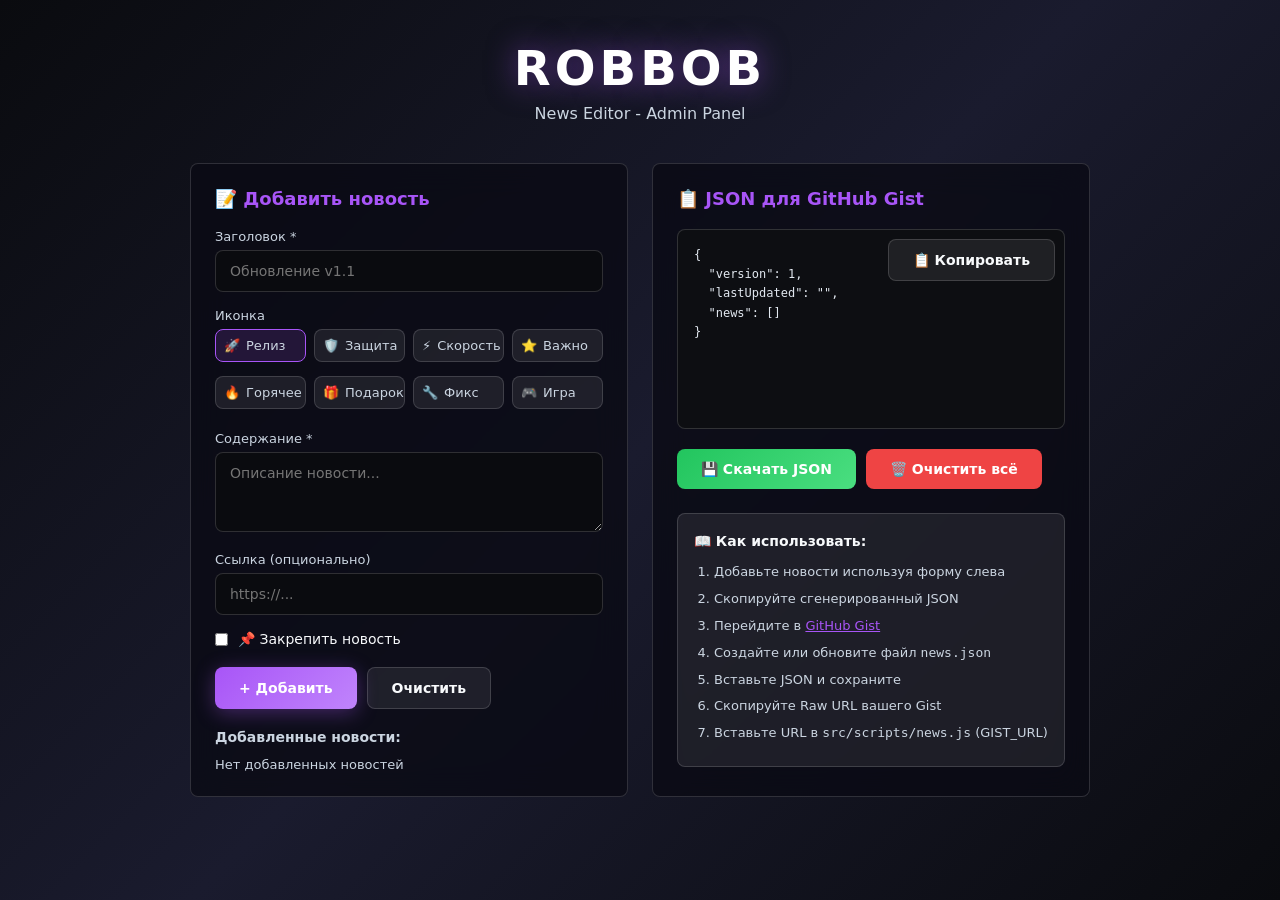
==== admin/index.html @ 4bb6ec1b "Add files via upload" ====
<!DOCTYPE html>
<html lang="ru">
<head>
  <meta charset="UTF-8">
  <meta name="viewport" content="width=device-width, initial-scale=1.0">
  <title>RobBob News Editor</title>
  <style>
    :root {
      --bg-1: #0a0b0f;
      --bg-2: #12131a;
      --panel: rgba(10,10,20,0.8);
      --glass: rgba(255,255,255,0.08);
      --border: rgba(255,255,255,0.15);
      --accent: #a855f7;
      --accent-2: #c084fc;
      --green: #22c55e;
      --red: #ef4444;
      --muted: #cbd5e1;
      --text: #f8fafc;
      --radius: 8px;
    }

    * {
      box-sizing: border-box;
      margin: 0;
      padding: 0;
    }

    body {
      font-family: 'Inter', 'Segoe UI', system-ui, -apple-system, sans-serif;
      background: linear-gradient(135deg, #0a0b0f 0%, #1a1b2e 50%, #0a0b0f 100%);
      min-height: 100vh;
      color: var(--text);
      padding: 40px 20px;
    }

    .container {
      max-width: 900px;
      margin: 0 auto;
    }

    .header {
      text-align: center;
      margin-bottom: 40px;
    }

    .logo {
      font-size: 48px;
      font-weight: 900;
      letter-spacing: 4px;
      color: #ffffff;
      text-shadow: 0 0 30px rgba(168,85,247,0.5);
      margin-bottom: 8px;
    }

    .subtitle {
      color: var(--muted);
      font-size: 16px;
    }

    .layout {
      display: grid;
      grid-template-columns: 1fr 1fr;
      gap: 24px;
    }

    @media (max-width: 768px) {
      .layout {
        grid-template-columns: 1fr;
      }
    }

    .panel {
      background: var(--panel);
      border: 1px solid var(--border);
      border-radius: var(--radius);
      padding: 24px;
      backdrop-filter: blur(16px);
    }

    .panel h2 {
      color: var(--accent);
      font-size: 18px;
      margin-bottom: 20px;
      display: flex;
      align-items: center;
      gap: 8px;
    }

    .form-group {
      margin-bottom: 16px;
    }

    label {
      display: block;
      font-size: 13px;
      color: var(--muted);
      margin-bottom: 6px;
    }

    input, textarea, select {
      width: 100%;
      padding: 12px 14px;
      background: var(--bg-1);
      border: 1px solid var(--border);
      border-radius: var(--radius);
      color: var(--text);
      font-family: inherit;
      font-size: 14px;
      transition: border-color 0.2s;
    }

    input:focus, textarea:focus, select:focus {
      outline: none;
      border-color: var(--accent);
    }

    textarea {
      resize: vertical;
      min-height: 80px;
    }

    .checkbox-group {
      display: flex;
      align-items: center;
      gap: 10px;
    }

    .checkbox-group input {
      width: auto;
    }

    .checkbox-group label {
      margin-bottom: 0;
      color: var(--text);
      font-size: 14px;
    }

    .btn {
      padding: 12px 24px;
      border: none;
      border-radius: var(--radius);
      font-family: inherit;
      font-size: 14px;
      font-weight: 600;
      cursor: pointer;
      transition: all 0.2s;
      display: inline-flex;
      align-items: center;
      justify-content: center;
      gap: 8px;
    }

    .btn-primary {
      background: linear-gradient(135deg, var(--accent), var(--accent-2));
      color: #fff;
      box-shadow: 0 4px 20px rgba(168,85,247,0.35);
    }

    .btn-primary:hover {
      filter: brightness(1.1);
      transform: translateY(-2px);
    }

    .btn-success {
      background: linear-gradient(135deg, var(--green), #4ade80);
      color: #fff;
    }

    .btn-success:hover {
      filter: brightness(1.1);
    }

    .btn-danger {
      background: var(--red);
      color: #fff;
    }

    .btn-ghost {
      background: var(--glass);
      color: var(--text);
      border: 1px solid var(--border);
    }

    .btn-ghost:hover {
      background: rgba(255,255,255,0.12);
    }

    .btn-group {
      display: flex;
      gap: 10px;
      margin-top: 20px;
    }

    .output-area {
      position: relative;
    }

    #jsonOutput {
      background: #0d0e12;
      border: 1px solid var(--border);
      border-radius: var(--radius);
      padding: 16px;
      font-family: 'Fira Code', 'Consolas', monospace;
      font-size: 12px;
      line-height: 1.6;
      color: #e2e8f0;
      white-space: pre-wrap;
      word-break: break-word;
      max-height: 400px;
      overflow-y: auto;
      min-height: 200px;
    }

    .copy-btn {
      position: absolute;
      top: 10px;
      right: 10px;
    }

    .news-list {
      margin-top: 20px;
    }

    .news-item {
      background: var(--glass);
      border: 1px solid var(--border);
      border-radius: var(--radius);
      padding: 14px;
      margin-bottom: 10px;
      display: flex;
      align-items: center;
      gap: 12px;
    }

    .news-item.pinned {
      border-color: var(--accent);
    }

    .news-item-icon {
      font-size: 24px;
    }

    .news-item-content {
      flex: 1;
      min-width: 0;
    }

    .news-item-title {
      font-weight: 600;
      font-size: 14px;
      margin-bottom: 4px;
      white-space: nowrap;
      overflow: hidden;
      text-overflow: ellipsis;
    }

    .news-item-date {
      font-size: 11px;
      color: var(--muted);
    }

    .news-item-actions {
      display: flex;
      gap: 6px;
    }

    .news-item-actions button {
      padding: 6px 10px;
      font-size: 12px;
    }

    .toast {
      position: fixed;
      bottom: 20px;
      right: 20px;
      padding: 14px 20px;
      background: var(--panel);
      border: 1px solid var(--green);
      border-radius: var(--radius);
      color: var(--text);
      font-size: 14px;
      animation: slideUp 0.3s ease;
      z-index: 1000;
    }

    @keyframes slideUp {
      from {
        transform: translateY(20px);
        opacity: 0;
      }
      to {
        transform: translateY(0);
        opacity: 1;
      }
    }

    .instructions {
      background: var(--glass);
      border: 1px solid var(--border);
      border-radius: var(--radius);
      padding: 16px;
      margin-top: 24px;
      font-size: 13px;
      color: var(--muted);
      line-height: 1.6;
    }

    .instructions h3 {
      color: var(--text);
      font-size: 14px;
      margin-bottom: 10px;
    }

    .instructions ol {
      margin-left: 20px;
    }

    .instructions li {
      margin-bottom: 6px;
    }

    .instructions a {
      color: var(--accent);
    }

    .emoji-select {
      display: grid;
      grid-template-columns: repeat(auto-fill, minmax(80px, 1fr));
      gap: 8px;
    }

    .emoji-option {
      display: flex;
      align-items: center;
      gap: 6px;
      padding: 8px;
      background: var(--glass);
      border: 1px solid var(--border);
      border-radius: var(--radius);
      cursor: pointer;
      font-size: 13px;
      transition: all 0.2s;
    }

    .emoji-option:hover {
      border-color: var(--accent);
    }

    .emoji-option.selected {
      border-color: var(--accent);
      background: rgba(168,85,247,0.15);
    }

    .emoji-option input {
      display: none;
    }
  </style>
</head>
<body>
  <div class="container">
    <header class="header">
      <div class="logo">ROBBOB</div>
      <div class="subtitle">News Editor - Admin Panel</div>
    </header>

    <div class="layout">
      <!-- Editor Panel -->
      <div class="panel">
        <h2>📝 Добавить новость</h2>
        
        <form id="newsForm">
          <div class="form-group">
            <label for="title">Заголовок *</label>
            <input type="text" id="title" placeholder="Обновление v1.1" required>
          </div>

          <div class="form-group">
            <label>Иконка</label>
            <div class="emoji-select" id="emojiSelect">
              <label class="emoji-option selected">
                <input type="radio" name="emoji" value="rocket" checked>
                <span>🚀</span> Релиз
              </label>
              <label class="emoji-option">
                <input type="radio" name="emoji" value="shield">
                <span>🛡️</span> Защита
              </label>
              <label class="emoji-option">
                <input type="radio" name="emoji" value="zap">
                <span>⚡</span> Скорость
              </label>
              <label class="emoji-option">
                <input type="radio" name="emoji" value="star">
                <span>⭐</span> Важно
              </label>
              <label class="emoji-option">
                <input type="radio" name="emoji" value="fire">
                <span>🔥</span> Горячее
              </label>
              <label class="emoji-option">
                <input type="radio" name="emoji" value="gift">
                <span>🎁</span> Подарок
              </label>
              <label class="emoji-option">
                <input type="radio" name="emoji" value="fix">
                <span>🔧</span> Фикс
              </label>
              <label class="emoji-option">
                <input type="radio" name="emoji" value="game">
                <span>🎮</span> Игра
              </label>
            </div>
          </div>

          <div class="form-group">
            <label for="content">Содержание *</label>
            <textarea id="content" placeholder="Описание новости..." required></textarea>
          </div>

          <div class="form-group">
            <label for="link">Ссылка (опционально)</label>
            <input type="url" id="link" placeholder="https://...">
          </div>

          <div class="form-group">
            <div class="checkbox-group">
              <input type="checkbox" id="pinned">
              <label for="pinned">📌 Закрепить новость</label>
            </div>
          </div>

          <div class="btn-group">
            <button type="submit" class="btn btn-primary">+ Добавить</button>
            <button type="button" class="btn btn-ghost" id="clearForm">Очистить</button>
          </div>
        </form>

        <!-- News List -->
        <div class="news-list" id="newsList">
          <h3 style="margin: 20px 0 12px; font-size: 14px; color: var(--muted);">Добавленные новости:</h3>
          <div id="newsItems">
            <p style="color: var(--muted); font-size: 13px;">Нет добавленных новостей</p>
          </div>
        </div>
      </div>

      <!-- Output Panel -->
      <div class="panel">
        <h2>📋 JSON для GitHub Gist</h2>
        
        <div class="output-area">
          <button class="btn btn-ghost copy-btn" id="copyBtn">📋 Копировать</button>
          <div id="jsonOutput">{
  "version": 1,
  "lastUpdated": "",
  "news": []
}</div>
        </div>

        <div class="btn-group">
          <button class="btn btn-success" id="downloadBtn">💾 Скачать JSON</button>
          <button class="btn btn-danger" id="clearAll">🗑️ Очистить всё</button>
        </div>

        <div class="instructions">
          <h3>📖 Как использовать:</h3>
          <ol>
            <li>Добавьте новости используя форму слева</li>
            <li>Скопируйте сгенерированный JSON</li>
            <li>Перейдите в <a href="https://gist.github.com" target="_blank">GitHub Gist</a></li>
            <li>Создайте или обновите файл <code>news.json</code></li>
            <li>Вставьте JSON и сохраните</li>
            <li>Скопируйте Raw URL вашего Gist</li>
            <li>Вставьте URL в <code>src/scripts/news.js</code> (GIST_URL)</li>
          </ol>
        </div>
      </div>
    </div>
  </div>

  <script>
    // News data storage
    let newsData = {
      version: 1,
      lastUpdated: new Date().toISOString(),
      news: []
    };

    // DOM Elements
    const form = document.getElementById('newsForm');
    const jsonOutput = document.getElementById('jsonOutput');
    const newsItems = document.getElementById('newsItems');
    const copyBtn = document.getElementById('copyBtn');
    const downloadBtn = document.getElementById('downloadBtn');
    const clearAll = document.getElementById('clearAll');
    const clearForm = document.getElementById('clearForm');
    const emojiOptions = document.querySelectorAll('.emoji-option');

    // Emoji map
    const emojiMap = {
      'rocket': '🚀',
      'shield': '🛡️',
      'zap': '⚡',
      'star': '⭐',
      'fire': '🔥',
      'gift': '🎁',
      'fix': '🔧',
      'game': '🎮'
    };

    // Load from localStorage
    function loadData() {
      const saved = localStorage.getItem('robbob_news_editor');
      if (saved) {
        try {
          newsData = JSON.parse(saved);
          updateOutput();
          renderNewsList();
        } catch (e) {}
      }
    }

    // Save to localStorage
    function saveData() {
      localStorage.setItem('robbob_news_editor', JSON.stringify(newsData));
    }

    // Update JSON output
    function updateOutput() {
      newsData.lastUpdated = new Date().toISOString();
      jsonOutput.textContent = JSON.stringify(newsData, null, 2);
    }

    // Render news list
    function renderNewsList() {
      if (newsData.news.length === 0) {
        newsItems.innerHTML = '<p style="color: var(--muted); font-size: 13px;">Нет добавленных новостей</p>';
        return;
      }

      newsItems.innerHTML = newsData.news.map((item, index) => `
        <div class="news-item ${item.pinned ? 'pinned' : ''}">
          <span class="news-item-icon">${emojiMap[item.emoji] || '📰'}</span>
          <div class="news-item-content">
            <div class="news-item-title">${escapeHtml(item.title)}</div>
            <div class="news-item-date">${item.date}</div>
          </div>
          <div class="news-item-actions">
            <button class="btn btn-ghost" onclick="editNews(${index})">✏️</button>
            <button class="btn btn-danger" onclick="deleteNews(${index})">🗑️</button>
          </div>
        </div>
      `).join('');
    }

    // Generate unique ID
    function generateId() {
      return 'news-' + Date.now() + '-' + Math.random().toString(36).substr(2, 9);
    }

    // Escape HTML
    function escapeHtml(text) {
      const div = document.createElement('div');
      div.textContent = text;
      return div.innerHTML;
    }

    // Handle emoji selection
    emojiOptions.forEach(option => {
      option.addEventListener('click', () => {
        emojiOptions.forEach(o => o.classList.remove('selected'));
        option.classList.add('selected');
      });
    });

    // Form submit
    form.addEventListener('submit', (e) => {
      e.preventDefault();

      const title = document.getElementById('title').value.trim();
      const content = document.getElementById('content').value.trim();
      const link = document.getElementById('link').value.trim();
      const pinned = document.getElementById('pinned').checked;
      const emoji = document.querySelector('input[name="emoji"]:checked').value;

      if (!title || !content) return;

      const newsItem = {
        id: generateId(),
        title,
        emoji,
        content,
        date: new Date().toISOString().split('T')[0],
        pinned,
        link: link || null
      };

      newsData.news.unshift(newsItem);
      saveData();
      updateOutput();
      renderNewsList();
      
      // Reset form
      form.reset();
      emojiOptions.forEach(o => o.classList.remove('selected'));
      emojiOptions[0].classList.add('selected');
      
      showToast('Новость добавлена!');
    });

    // Delete news
    window.deleteNews = function(index) {
      if (confirm('Удалить эту новость?')) {
        newsData.news.splice(index, 1);
        saveData();
        updateOutput();
        renderNewsList();
        showToast('Новость удалена');
      }
    };

    // Edit news (populate form)
    window.editNews = function(index) {
      const item = newsData.news[index];
      document.getElementById('title').value = item.title;
      document.getElementById('content').value = item.content;
      document.getElementById('link').value = item.link || '';
      document.getElementById('pinned').checked = item.pinned;
      
      // Select emoji
      emojiOptions.forEach(o => {
        o.classList.remove('selected');
        if (o.querySelector('input').value === item.emoji) {
          o.classList.add('selected');
          o.querySelector('input').checked = true;
        }
      });

      // Remove item and scroll to form
      newsData.news.splice(index, 1);
      saveData();
      updateOutput();
      renderNewsList();
      
      window.scrollTo({ top: 0, behavior: 'smooth' });
      document.getElementById('title').focus();
    };

    // Copy to clipboard
    copyBtn.addEventListener('click', async () => {
      try {
        await navigator.clipboard.writeText(jsonOutput.textContent);
        showToast('JSON скопирован в буфер обмена!');
      } catch (e) {
        // Fallback
        const textarea = document.createElement('textarea');
        textarea.value = jsonOutput.textContent;
        document.body.appendChild(textarea);
        textarea.select();
        document.execCommand('copy');
        document.body.removeChild(textarea);
        showToast('JSON скопирован!');
      }
    });

    // Download JSON
    downloadBtn.addEventListener('click', () => {
      const blob = new Blob([JSON.stringify(newsData, null, 2)], { type: 'application/json' });
      const url = URL.createObjectURL(blob);
      const a = document.createElement('a');
      a.href = url;
      a.download = 'news.json';
      a.click();
      URL.revokeObjectURL(url);
      showToast('Файл скачан!');
    });

    // Clear all
    clearAll.addEventListener('click', () => {
      if (confirm('Очистить все новости?')) {
        newsData.news = [];
        saveData();
        updateOutput();
        renderNewsList();
        showToast('Все новости удалены');
      }
    });

    // Clear form
    clearForm.addEventListener('click', () => {
      form.reset();
      emojiOptions.forEach(o => o.classList.remove('selected'));
      emojiOptions[0].classList.add('selected');
    });

    // Toast notification
    function showToast(message) {
      const existing = document.querySelector('.toast');
      if (existing) existing.remove();

      const toast = document.createElement('div');
      toast.className = 'toast';
      toast.textContent = message;
      document.body.appendChild(toast);

      setTimeout(() => {
        toast.style.opacity = '0';
        toast.style.transition = 'opacity 0.3s';
        setTimeout(() => toast.remove(), 300);
      }, 2500);
    }

    // Initialize
    loadData();
  </script>
</body>
</html>
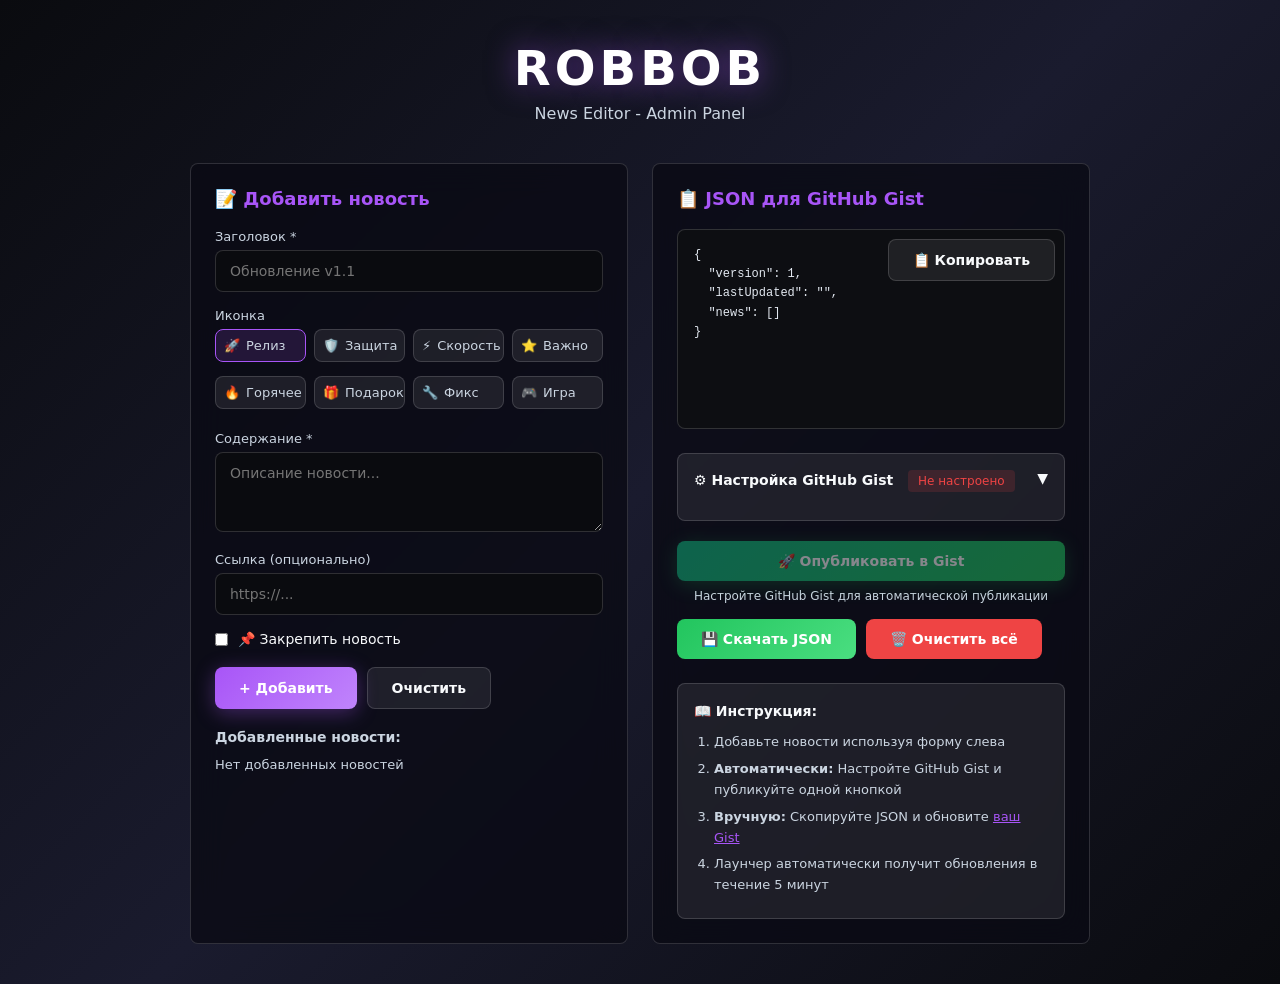
==== commit b280f5e0: "feat: add GitHub Gist integration to admin panel - Add GitHub Gist API integration for automatic pub" ====
--- a/admin/index.html
+++ b/admin/index.html
@@ -354,6 +354,97 @@
 
     .emoji-option input {
       display: none;
+    }
+
+    .gist-config {
+      background: var(--glass);
+      border: 1px solid var(--border);
+      border-radius: var(--radius);
+      padding: 16px;
+      margin-top: 24px;
+    }
+
+    .gist-config h3 {
+      color: var(--text);
+      font-size: 14px;
+      margin-bottom: 12px;
+    }
+
+    .gist-status {
+      display: inline-flex;
+      align-items: center;
+      gap: 6px;
+      padding: 4px 10px;
+      border-radius: 4px;
+      font-size: 12px;
+      font-weight: 500;
+      margin-left: 10px;
+    }
+
+    .gist-status.connected {
+      background: rgba(34, 197, 94, 0.15);
+      color: var(--green);
+    }
+
+    .gist-status.disconnected {
+      background: rgba(239, 68, 68, 0.15);
+      color: var(--red);
+    }
+
+    .gist-status.publishing {
+      background: rgba(168, 85, 247, 0.15);
+      color: var(--accent);
+    }
+
+    .btn-publish {
+      background: linear-gradient(135deg, #10b981, #22c55e);
+      color: #fff;
+      width: 100%;
+      box-shadow: 0 4px 20px rgba(34, 197, 94, 0.35);
+    }
+
+    .btn-publish:hover {
+      filter: brightness(1.1);
+    }
+
+    .btn-publish:disabled {
+      opacity: 0.5;
+      cursor: not-allowed;
+    }
+
+    .publish-info {
+      font-size: 12px;
+      color: var(--muted);
+      margin-top: 8px;
+      text-align: center;
+    }
+
+    .collapsible-section {
+      cursor: pointer;
+      user-select: none;
+    }
+
+    .collapsible-section:hover h3 {
+      color: var(--accent);
+    }
+
+    .collapsible-content {
+      max-height: 0;
+      overflow: hidden;
+      transition: max-height 0.3s ease;
+    }
+
+    .collapsible-content.open {
+      max-height: 500px;
+    }
+
+    .toggle-icon {
+      float: right;
+      transition: transform 0.3s;
+    }
+
+    .toggle-icon.open {
+      transform: rotate(180deg);
     }
   </style>
 </head>
@@ -458,21 +549,56 @@
 }</div>
         </div>
 
+        <!-- Gist Configuration -->
+        <div class="gist-config">
+          <div class="collapsible-section" id="gistConfigHeader">
+            <h3>
+              ⚙️ Настройка GitHub Gist
+              <span class="gist-status disconnected" id="gistStatus">Не настроено</span>
+              <span class="toggle-icon" id="toggleIcon">▼</span>
+            </h3>
+          </div>
+          <div class="collapsible-content" id="gistConfigContent">
+            <div class="form-group">
+              <label for="githubToken">GitHub Personal Access Token</label>
+              <input type="password" id="githubToken" placeholder="ghp_xxxxxxxxxxxx">
+              <small style="font-size: 11px; color: var(--muted); display: block; margin-top: 4px;">
+                Создайте токен с правами gist на <a href="https://github.com/settings/tokens/new" target="_blank" style="color: var(--accent);">github.com/settings/tokens</a>
+              </small>
+            </div>
+            <div class="form-group">
+              <label for="gistId">Gist ID</label>
+              <input type="text" id="gistId" placeholder="a1b2c3d4e5f6g7h8i9j0">
+              <small style="font-size: 11px; color: var(--muted); display: block; margin-top: 4px;">
+                ID из URL вашего Gist (например: gist.github.com/username/<strong>gist_id</strong>)
+              </small>
+            </div>
+            <button class="btn btn-primary" id="saveGistConfig" style="width: 100%;">💾 Сохранить настройки</button>
+          </div>
+        </div>
+
+        <!-- Publish Button -->
         <div class="btn-group">
+          <button class="btn btn-publish" id="publishBtn" disabled>
+            🚀 Опубликовать в Gist
+          </button>
+        </div>
+        <div class="publish-info" id="publishInfo">
+          Настройте GitHub Gist для автоматической публикации
+        </div>
+
+        <div class="btn-group" style="margin-top: 16px;">
           <button class="btn btn-success" id="downloadBtn">💾 Скачать JSON</button>
           <button class="btn btn-danger" id="clearAll">🗑️ Очистить всё</button>
         </div>
 
         <div class="instructions">
-          <h3>📖 Как использовать:</h3>
+          <h3>📖 Инструкция:</h3>
           <ol>
             <li>Добавьте новости используя форму слева</li>
-            <li>Скопируйте сгенерированный JSON</li>
-            <li>Перейдите в <a href="https://gist.github.com" target="_blank">GitHub Gist</a></li>
-            <li>Создайте или обновите файл <code>news.json</code></li>
-            <li>Вставьте JSON и сохраните</li>
-            <li>Скопируйте Raw URL вашего Gist</li>
-            <li>Вставьте URL в <code>src/scripts/news.js</code> (GIST_URL)</li>
+            <li><strong>Автоматически:</strong> Настройте GitHub Gist и публикуйте одной кнопкой</li>
+            <li><strong>Вручную:</strong> Скопируйте JSON и обновите <a href="https://gist.github.com" target="_blank">ваш Gist</a></li>
+            <li>Лаунчер автоматически получит обновления в течение 5 минут</li>
           </ol>
         </div>
       </div>
@@ -485,6 +611,12 @@
       version: 1,
       lastUpdated: new Date().toISOString(),
       news: []
+    };
+
+    // Gist configuration storage
+    let gistConfig = {
+      token: '',
+      gistId: ''
     };
 
     // DOM Elements
@@ -496,6 +628,17 @@
     const clearAll = document.getElementById('clearAll');
     const clearForm = document.getElementById('clearForm');
     const emojiOptions = document.querySelectorAll('.emoji-option');
+    
+    // Gist DOM Elements
+    const gistConfigHeader = document.getElementById('gistConfigHeader');
+    const gistConfigContent = document.getElementById('gistConfigContent');
+    const toggleIcon = document.getElementById('toggleIcon');
+    const githubToken = document.getElementById('githubToken');
+    const gistId = document.getElementById('gistId');
+    const saveGistConfig = document.getElementById('saveGistConfig');
+    const publishBtn = document.getElementById('publishBtn');
+    const publishInfo = document.getElementById('publishInfo');
+    const gistStatus = document.getElementById('gistStatus');
 
     // Emoji map
     const emojiMap = {
@@ -711,8 +854,137 @@
       }, 2500);
     }
 
+    // ========================================
+    // GitHub Gist Integration
+    // ========================================
+
+    // Load Gist configuration
+    function loadGistConfig() {
+      const saved = localStorage.getItem('robbob_gist_config');
+      if (saved) {
+        try {
+          gistConfig = JSON.parse(saved);
+          githubToken.value = gistConfig.token || '';
+          gistId.value = gistConfig.gistId || '';
+          updateGistStatus();
+        } catch (e) {
+          console.error('Error loading Gist config:', e);
+        }
+      }
+    }
+
+    // Save Gist configuration
+    function saveGistConfigToStorage() {
+      const token = githubToken.value.trim();
+      const id = gistId.value.trim();
+      
+      if (!token || !id) {
+        showToast('Заполните все поля настройки');
+        return;
+      }
+
+      gistConfig = { token, gistId: id };
+      localStorage.setItem('robbob_gist_config', JSON.stringify(gistConfig));
+      updateGistStatus();
+      showToast('Настройки Gist сохранены!');
+    }
+
+    // Update Gist status indicator
+    function updateGistStatus() {
+      const isConfigured = gistConfig.token && gistConfig.gistId;
+      
+      if (isConfigured) {
+        gistStatus.textContent = '✓ Настроено';
+        gistStatus.className = 'gist-status connected';
+        publishBtn.disabled = false;
+        publishInfo.textContent = 'Готово к публикации';
+      } else {
+        gistStatus.textContent = 'Не настроено';
+        gistStatus.className = 'gist-status disconnected';
+        publishBtn.disabled = true;
+        publishInfo.textContent = 'Настройте GitHub Gist для автоматической публикации';
+      }
+    }
+
+    // Toggle Gist configuration section
+    gistConfigHeader.addEventListener('click', () => {
+      const isOpen = gistConfigContent.classList.toggle('open');
+      toggleIcon.classList.toggle('open', isOpen);
+    });
+
+    // Save Gist config button
+    saveGistConfig.addEventListener('click', saveGistConfigToStorage);
+
+    // Publish to GitHub Gist
+    async function publishToGist() {
+      if (!gistConfig.token || !gistConfig.gistId) {
+        showToast('Настройте GitHub Gist перед публикацией');
+        return;
+      }
+
+      // Update status
+      publishBtn.disabled = true;
+      publishBtn.textContent = '⏳ Публикация...';
+      publishInfo.textContent = 'Отправка данных на GitHub...';
+      gistStatus.textContent = '⏳ Публикация';
+      gistStatus.className = 'gist-status publishing';
+
+      try {
+        // Prepare the JSON content
+        const jsonContent = JSON.stringify(newsData, null, 2);
+
+        // GitHub Gist API endpoint
+        const apiUrl = `https://api.github.com/gists/${gistConfig.gistId}`;
+
+        // Make the PATCH request to update the Gist
+        const response = await fetch(apiUrl, {
+          method: 'PATCH',
+          headers: {
+            'Authorization': `token ${gistConfig.token}`,
+            'Accept': 'application/vnd.github.v3+json',
+            'Content-Type': 'application/json',
+          },
+          body: JSON.stringify({
+            files: {
+              'news.json': {
+                content: jsonContent
+              }
+            }
+          })
+        });
+
+        if (!response.ok) {
+          const errorData = await response.json().catch(() => ({}));
+          throw new Error(errorData.message || `HTTP ${response.status}: ${response.statusText}`);
+        }
+
+        const data = await response.json();
+        
+        // Success!
+        showToast('✅ Новости опубликованы в Gist!');
+        publishInfo.innerHTML = `
+          Опубликовано: ${new Date().toLocaleTimeString('ru-RU')} |
+          <a href="${data.html_url}" target="_blank" style="color: var(--accent);">Открыть Gist</a>
+        `;
+        updateGistStatus();
+
+      } catch (error) {
+        console.error('Error publishing to Gist:', error);
+        showToast('❌ Ошибка публикации: ' + error.message);
+        publishInfo.textContent = 'Ошибка публикации. Проверьте настройки.';
+        updateGistStatus();
+      } finally {
+        publishBtn.disabled = false;
+        publishBtn.textContent = '🚀 Опубликовать в Gist';
+      }
+    }
+
+    // Publish button click handler
+    publishBtn.addEventListener('click', publishToGist);
+
     // Initialize
     loadData();
+    loadGistConfig();
   </script>
 </body>
 </html>
